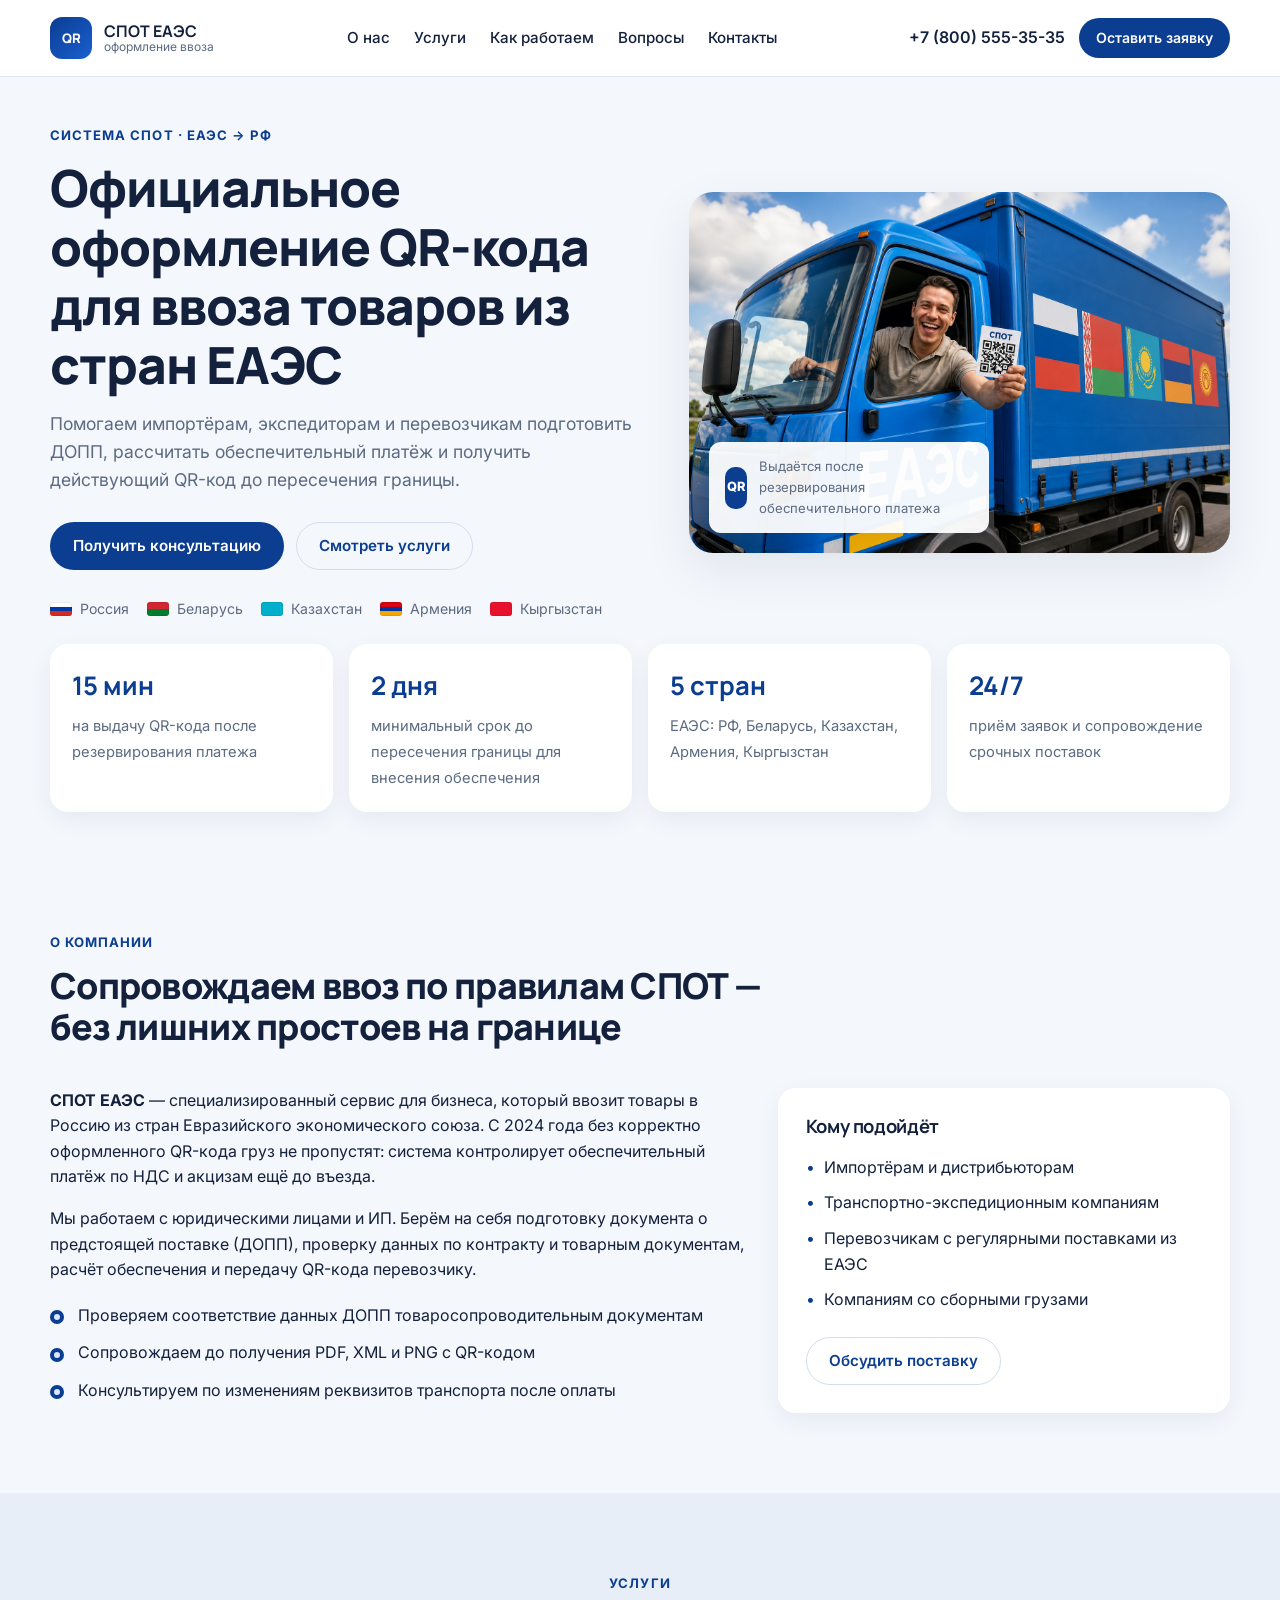
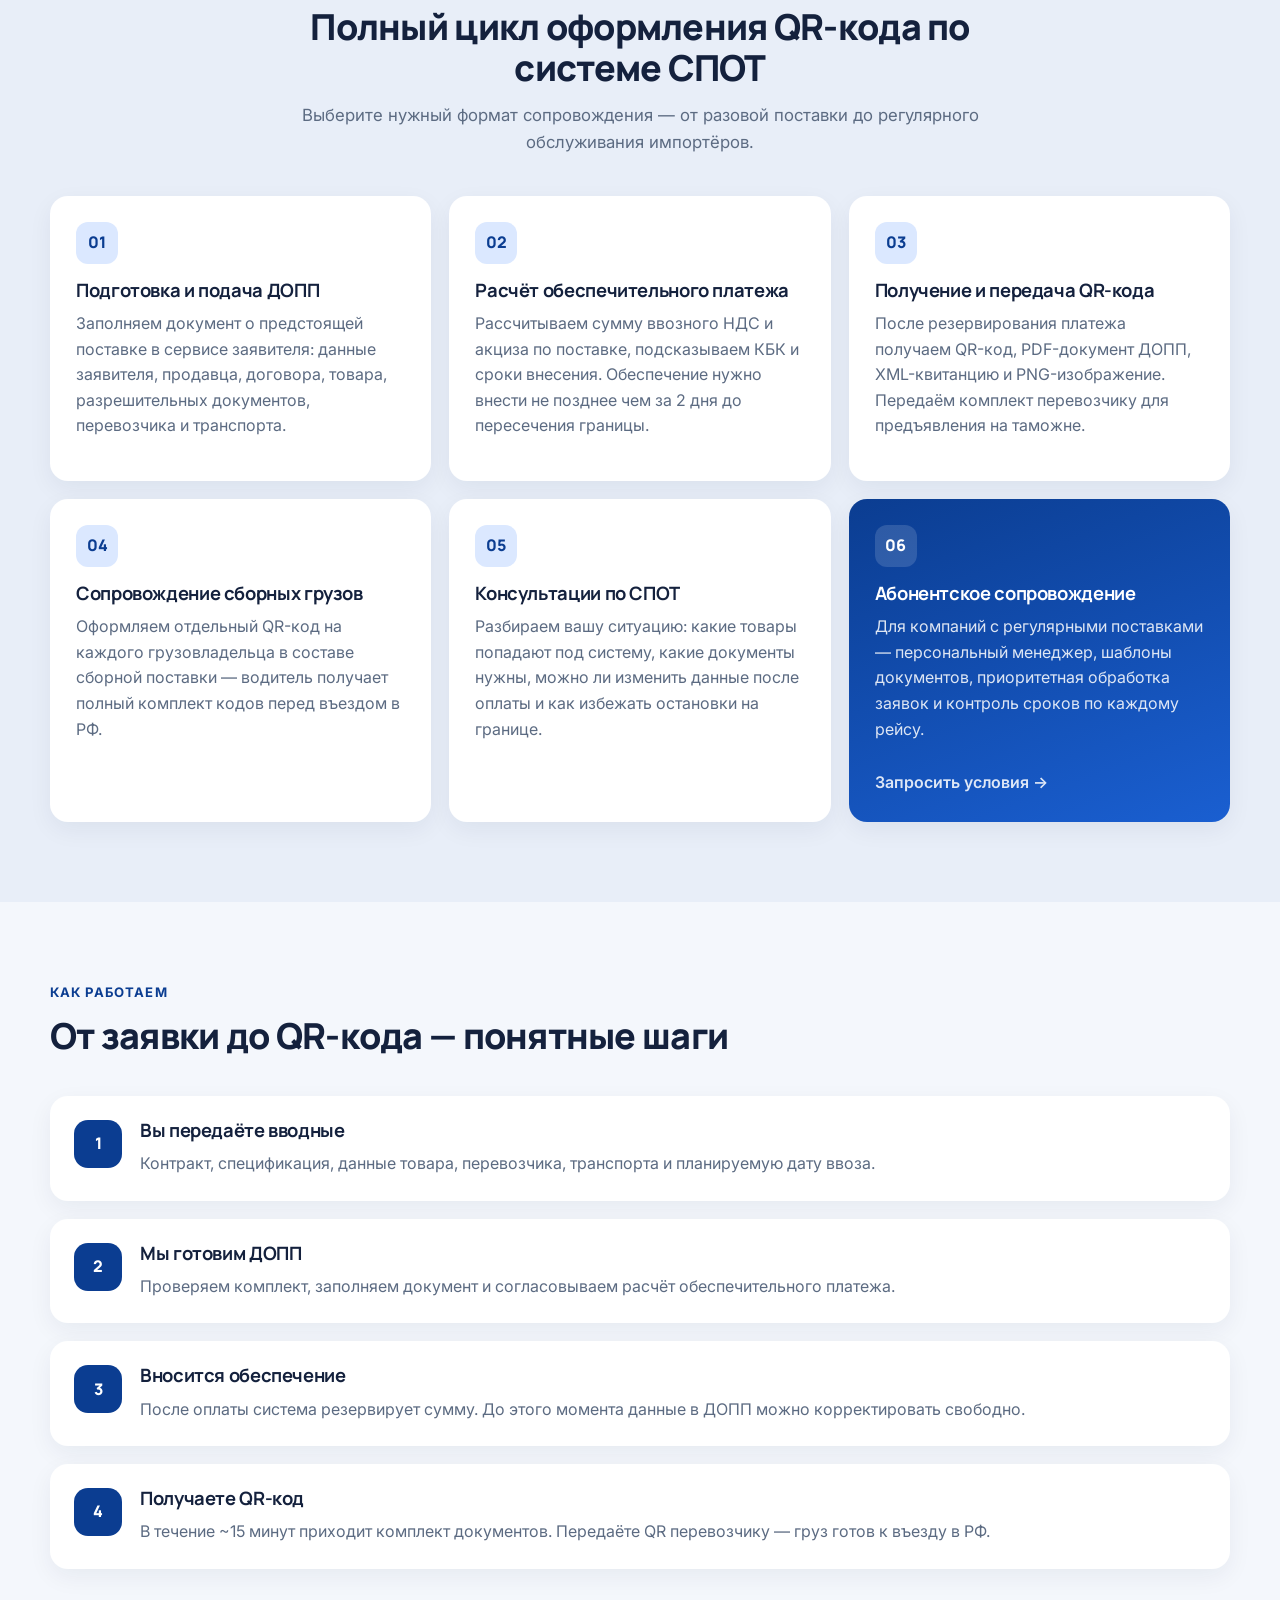
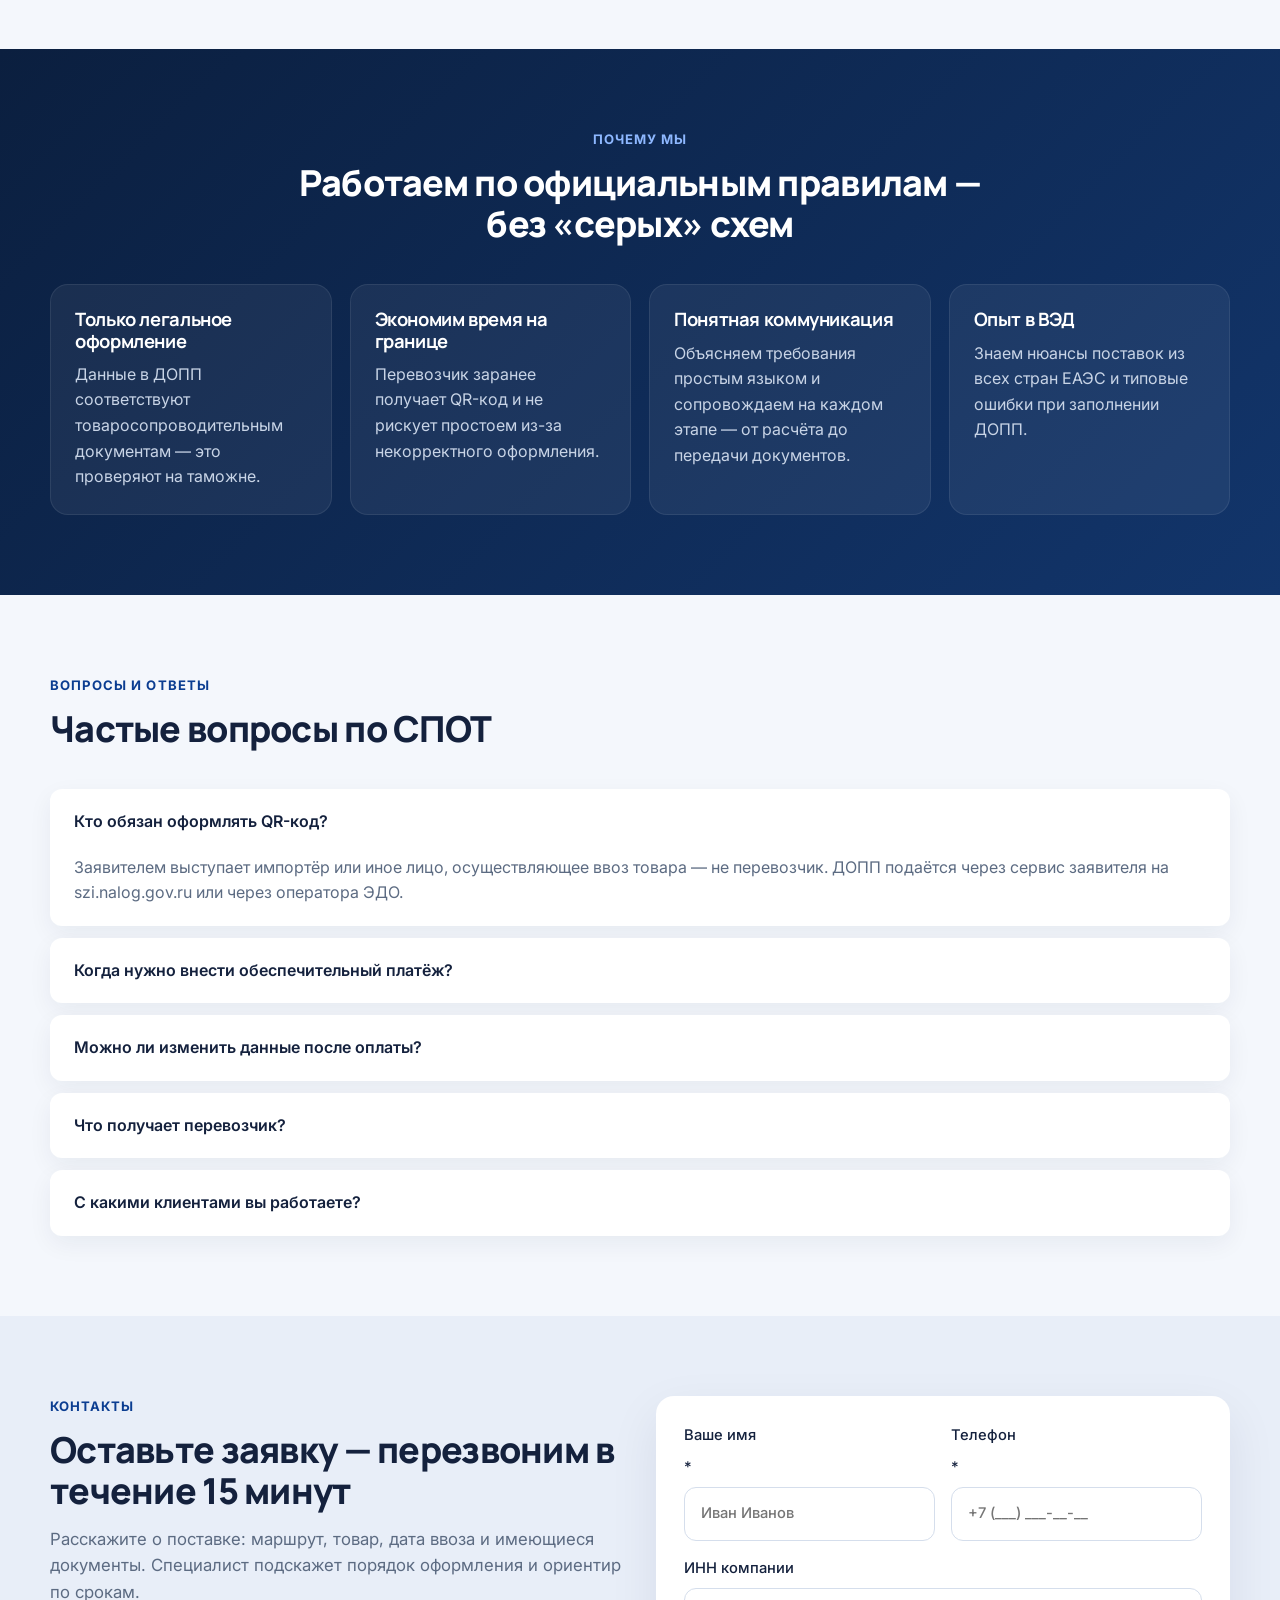
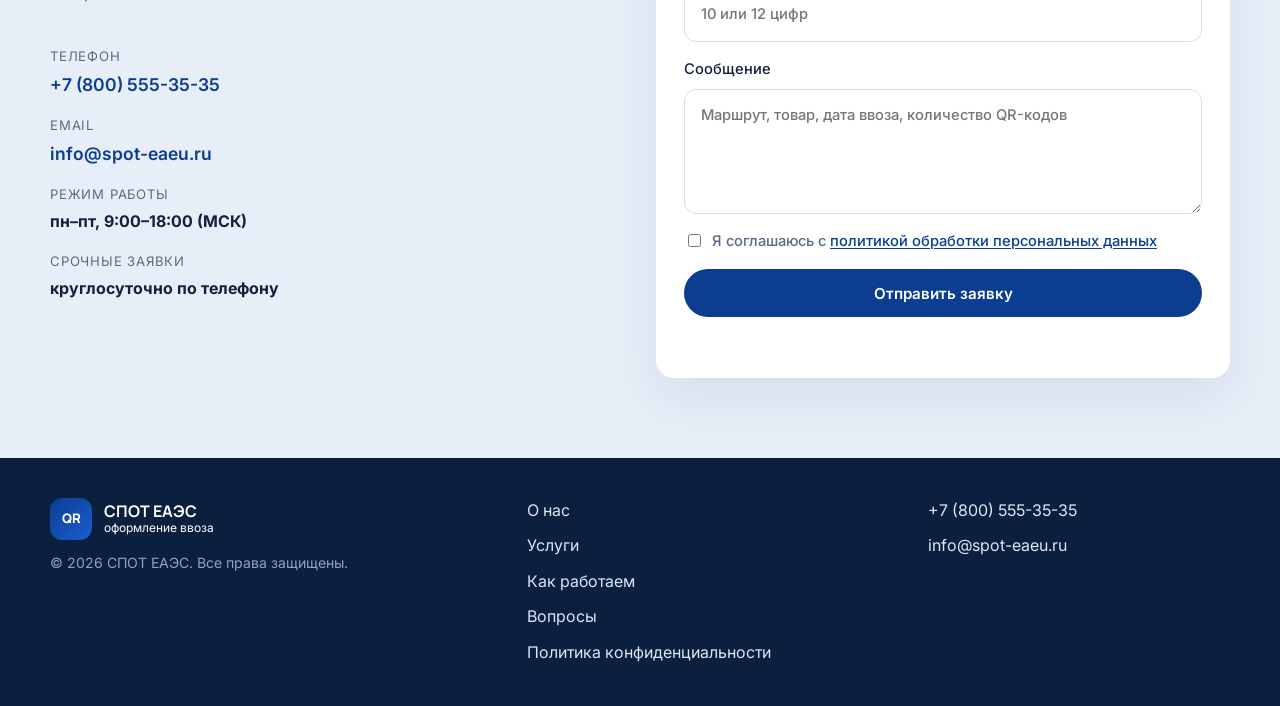
==== index.html @ ff3f2617 "Initial commit: SPOT EAEU landing page. Business card site for official SPOT QR code registration se" ====
<!DOCTYPE html>
<html lang="ru">
<head>
  <meta charset="UTF-8" />
  <meta name="viewport" content="width=device-width, initial-scale=1.0, viewport-fit=cover" />
  <title>СПОТ ЕАЭС — оформление QR-кода для ввоза товаров в РФ</title>
  <meta name="description" content="Официальное оформление QR-кода по системе СПОТ для ввоза товаров из стран ЕАЭС в Россию. Подготовка ДОПП, расчёт обеспечительного платежа, сопровождение до получения QR." />
  <meta name="keywords" content="СПОТ, ЕАЭС, QR-код, ДОПП, ввоз товаров, обеспечительный платеж, таможня, импорт" />
  <meta name="robots" content="index, follow" />
  <meta name="theme-color" content="#0b3d91" />
  <link rel="canonical" href="https://spot-eaeu.ru/" />
  <link rel="icon" type="image/svg+xml" href="/favicon.svg" />
  <link rel="manifest" href="/site.webmanifest" />

  <meta property="og:type" content="website" />
  <meta property="og:locale" content="ru_RU" />
  <meta property="og:title" content="СПОТ ЕАЭС — оформление QR-кода для ввоза товаров в РФ" />
  <meta property="og:description" content="Помогаем импортёрам и экспедиторам оформить ДОПП и получить QR-код по системе СПОТ для ввоза из стран ЕАЭС." />
  <meta property="og:image" content="https://spot-eaeu.ru/assets/hero.png" />
  <meta property="og:url" content="https://spot-eaeu.ru/" />

  <meta name="twitter:card" content="summary_large_image" />
  <meta name="twitter:title" content="СПОТ ЕАЭС — оформление QR-кода для ввоза товаров в РФ" />
  <meta name="twitter:description" content="Официальное оформление QR-кода по системе СПОТ. Подготовка ДОПП и сопровождение до пересечения границы." />
  <meta name="twitter:image" content="https://spot-eaeu.ru/assets/hero.png" />

  <link rel="preconnect" href="https://fonts.googleapis.com" />
  <link rel="preconnect" href="https://fonts.gstatic.com" crossorigin />
  <link href="https://fonts.googleapis.com/css2?family=Inter:wght@400;500;600;700&family=Manrope:wght@500;600;700;800&display=swap" rel="stylesheet" />
  <link rel="stylesheet" href="/css/styles.css" />

  <script type="application/ld+json">
  {
    "@context": "https://schema.org",
    "@type": "ProfessionalService",
    "name": "СПОТ ЕАЭС",
    "description": "Официальное оформление QR-кода по системе СПОТ для ввоза товаров из стран ЕАЭС в Россию",
    "url": "https://spot-eaeu.ru/",
    "image": "https://spot-eaeu.ru/assets/hero.png",
    "telephone": "+7-800-555-35-35",
    "email": "info@spot-eaeu.ru",
    "areaServed": ["RU", "BY", "KZ", "AM", "KG"],
    "serviceType": "Оформление QR-кода СПОТ, подготовка ДОПП",
    "openingHoursSpecification": {
      "@type": "OpeningHoursSpecification",
      "dayOfWeek": ["Monday", "Tuesday", "Wednesday", "Thursday", "Friday"],
      "opens": "09:00",
      "closes": "18:00"
    }
  }
  </script>
</head>
<body>
  <a class="skip-link" href="#main">Перейти к содержимому</a>

  <header class="header" id="top">
    <div class="container header__inner">
      <a class="logo" href="#top" aria-label="СПОТ ЕАЭС — на главную">
        <span class="logo__mark" aria-hidden="true">QR</span>
        <span class="logo__text">
          <strong>СПОТ ЕАЭС</strong>
          <small>оформление ввоза</small>
        </span>
      </a>

      <nav class="nav" id="site-nav" aria-label="Основная навигация">
        <a href="#about">О нас</a>
        <a href="#services">Услуги</a>
        <a href="#process">Как работаем</a>
        <a href="#faq">Вопросы</a>
        <a href="#contacts">Контакты</a>
      </nav>

      <div class="header__actions">
        <a class="header__phone" href="tel:+78005553535">+7 (800) 555-35-35</a>
        <a class="btn btn--primary btn--sm" href="#contacts">Оставить заявку</a>
        <button class="burger" type="button" aria-expanded="false" aria-controls="site-nav" aria-label="Открыть меню">
          <span></span>
          <span></span>
          <span></span>
        </button>
      </div>
    </div>
  </header>

  <main id="main">
    <section class="hero">
      <div class="container hero__grid">
        <div class="hero__content">
          <p class="eyebrow">Система СПОТ · ЕАЭС → РФ</p>
          <h1>Официальное оформление QR-кода для ввоза товаров из стран ЕАЭС</h1>
          <p class="hero__lead">
            Помогаем импортёрам, экспедиторам и перевозчикам подготовить ДОПП,
            рассчитать обеспечительный платёж и получить действующий QR-код
            до пересечения границы.
          </p>
          <div class="hero__cta">
            <a class="btn btn--primary" href="#contacts">Получить консультацию</a>
            <a class="btn btn--ghost" href="#services">Смотреть услуги</a>
          </div>
          <ul class="hero__flags" aria-label="Страны ЕАЭС">
            <li><span class="flag flag--ru" title="Россия"></span>Россия</li>
            <li><span class="flag flag--by" title="Беларусь"></span>Беларусь</li>
            <li><span class="flag flag--kz" title="Казахстан"></span>Казахстан</li>
            <li><span class="flag flag--am" title="Армения"></span>Армения</li>
            <li><span class="flag flag--kg" title="Кыргызстан"></span>Кыргызстан</li>
          </ul>
        </div>
        <div class="hero__visual">
          <img
            src="/assets/hero.png"
            alt="Водитель грузовика с QR-кодом СПОТ на фоне флагов стран ЕАЭС"
            width="1024"
            height="682"
            fetchpriority="high"
          />
          <div class="hero__badge">
            <span>QR</span>
            <p>Выдаётся после резервирования обеспечительного платежа</p>
          </div>
        </div>
      </div>
    </section>

    <section class="stats" aria-label="Ключевые показатели">
      <div class="container stats__grid">
        <article>
          <strong>15 мин</strong>
          <span>на выдачу QR-кода после резервирования платежа</span>
        </article>
        <article>
          <strong>2 дня</strong>
          <span>минимальный срок до пересечения границы для внесения обеспечения</span>
        </article>
        <article>
          <strong>5 стран</strong>
          <span>ЕАЭС: РФ, Беларусь, Казахстан, Армения, Кыргызстан</span>
        </article>
        <article>
          <strong>24/7</strong>
          <span>приём заявок и сопровождение срочных поставок</span>
        </article>
      </div>
    </section>

    <section class="section" id="about">
      <div class="container about">
        <div class="section__head">
          <p class="eyebrow">О компании</p>
          <h2>Сопровождаем ввоз по правилам СПОТ — без лишних простоев на границе</h2>
        </div>
        <div class="about__grid">
          <div class="about__text">
            <p>
              <strong>СПОТ ЕАЭС</strong> — специализированный сервис для бизнеса, который ввозит
              товары в Россию из стран Евразийского экономического союза. С 2024 года без
              корректно оформленного QR-кода груз не пропустят: система контролирует
              обеспечительный платёж по НДС и акцизам ещё до въезда.
            </p>
            <p>
              Мы работаем с юридическими лицами и ИП. Берём на себя подготовку документа
              о предстоящей поставке (ДОПП), проверку данных по контракту и товарным
              документам, расчёт обеспечения и передачу QR-кода перевозчику.
            </p>
            <ul class="checklist">
              <li>Проверяем соответствие данных ДОПП товаросопроводительным документам</li>
              <li>Сопровождаем до получения PDF, XML и PNG с QR-кодом</li>
              <li>Консультируем по изменениям реквизитов транспорта после оплаты</li>
            </ul>
          </div>
          <aside class="about__card">
            <h3>Кому подойдёт</h3>
            <ul>
              <li>Импортёрам и дистрибьюторам</li>
              <li>Транспортно-экспедиционным компаниям</li>
              <li>Перевозчикам с регулярными поставками из ЕАЭС</li>
              <li>Компаниям со сборными грузами</li>
            </ul>
            <a class="btn btn--secondary" href="#contacts">Обсудить поставку</a>
          </aside>
        </div>
      </div>
    </section>

    <section class="section section--muted" id="services">
      <div class="container">
        <div class="section__head section__head--center">
          <p class="eyebrow">Услуги</p>
          <h2>Полный цикл оформления QR-кода по системе СПОТ</h2>
          <p class="section__sub">
            Выберите нужный формат сопровождения — от разовой поставки до регулярного
            обслуживания импортёров.
          </p>
        </div>
        <div class="cards cards--3">
          <article class="card">
            <div class="card__icon" aria-hidden="true">01</div>
            <h3>Подготовка и подача ДОПП</h3>
            <p>
              Заполняем документ о предстоящей поставке в сервисе заявителя:
              данные заявителя, продавца, договора, товара, разрешительных документов,
              перевозчика и транспорта.
            </p>
          </article>
          <article class="card">
            <div class="card__icon" aria-hidden="true">02</div>
            <h3>Расчёт обеспечительного платежа</h3>
            <p>
              Рассчитываем сумму ввозного НДС и акциза по поставке, подсказываем
              КБК и сроки внесения. Обеспечение нужно внести не позднее чем за 2 дня
              до пересечения границы.
            </p>
          </article>
          <article class="card">
            <div class="card__icon" aria-hidden="true">03</div>
            <h3>Получение и передача QR-кода</h3>
            <p>
              После резервирования платежа получаем QR-код, PDF-документ ДОПП,
              XML-квитанцию и PNG-изображение. Передаём комплект перевозчику
              для предъявления на таможне.
            </p>
          </article>
          <article class="card">
            <div class="card__icon" aria-hidden="true">04</div>
            <h3>Сопровождение сборных грузов</h3>
            <p>
              Оформляем отдельный QR-код на каждого грузовладельца в составе
              сборной поставки — водитель получает полный комплект кодов
              перед въездом в РФ.
            </p>
          </article>
          <article class="card">
            <div class="card__icon" aria-hidden="true">05</div>
            <h3>Консультации по СПОТ</h3>
            <p>
              Разбираем вашу ситуацию: какие товары попадают под систему,
              какие документы нужны, можно ли изменить данные после оплаты
              и как избежать остановки на границе.
            </p>
          </article>
          <article class="card card--accent">
            <div class="card__icon" aria-hidden="true">06</div>
            <h3>Абонентское сопровождение</h3>
            <p>
              Для компаний с регулярными поставками — персональный менеджер,
              шаблоны документов, приоритетная обработка заявок и контроль сроков
              по каждому рейсу.
            </p>
            <a class="card__link" href="#contacts">Запросить условия →</a>
          </article>
        </div>
      </div>
    </section>

    <section class="section" id="process">
      <div class="container">
        <div class="section__head">
          <p class="eyebrow">Как работаем</p>
          <h2>От заявки до QR-кода — понятные шаги</h2>
        </div>
        <ol class="steps">
          <li>
            <span class="steps__num">1</span>
            <div>
              <h3>Вы передаёте вводные</h3>
              <p>Контракт, спецификация, данные товара, перевозчика, транспорта и планируемую дату ввоза.</p>
            </div>
          </li>
          <li>
            <span class="steps__num">2</span>
            <div>
              <h3>Мы готовим ДОПП</h3>
              <p>Проверяем комплект, заполняем документ и согласовываем расчёт обеспечительного платежа.</p>
            </div>
          </li>
          <li>
            <span class="steps__num">3</span>
            <div>
              <h3>Вносится обеспечение</h3>
              <p>После оплаты система резервирует сумму. До этого момента данные в ДОПП можно корректировать свободно.</p>
            </div>
          </li>
          <li>
            <span class="steps__num">4</span>
            <div>
              <h3>Получаете QR-код</h3>
              <p>В течение ~15 минут приходит комплект документов. Передаёте QR перевозчику — груз готов к въезду в РФ.</p>
            </div>
          </li>
        </ol>
      </div>
    </section>

    <section class="section section--dark">
      <div class="container trust">
        <div class="section__head section__head--center">
          <p class="eyebrow eyebrow--light">Почему мы</p>
          <h2>Работаем по официальным правилам — без «серых» схем</h2>
        </div>
        <div class="trust__grid">
          <article>
            <h3>Только легальное оформление</h3>
            <p>Данные в ДОПП соответствуют товаросопроводительным документам — это проверяют на таможне.</p>
          </article>
          <article>
            <h3>Экономим время на границе</h3>
            <p>Перевозчик заранее получает QR-код и не рискует простоем из-за некорректного оформления.</p>
          </article>
          <article>
            <h3>Понятная коммуникация</h3>
            <p>Объясняем требования простым языком и сопровождаем на каждом этапе — от расчёта до передачи документов.</p>
          </article>
          <article>
            <h3>Опыт в ВЭД</h3>
            <p>Знаем нюансы поставок из всех стран ЕАЭС и типовые ошибки при заполнении ДОПП.</p>
          </article>
        </div>
      </div>
    </section>

    <section class="section" id="faq">
      <div class="container faq">
        <div class="section__head">
          <p class="eyebrow">Вопросы и ответы</p>
          <h2>Частые вопросы по СПОТ</h2>
        </div>
        <div class="faq__list">
          <details class="faq__item" open>
            <summary>Кто обязан оформлять QR-код?</summary>
            <p>
              Заявителем выступает импортёр или иное лицо, осуществляющее ввоз товара —
              не перевозчик. ДОПП подаётся через сервис заявителя на szi.nalog.gov.ru
              или через оператора ЭДО.
            </p>
          </details>
          <details class="faq__item">
            <summary>Когда нужно внести обеспечительный платёж?</summary>
            <p>
              Не позднее чем за 2 календарных дня до планируемого пересечения границы.
              Сумма рассчитывается как предполагаемый ввозной НДС и акциз по конкретной поставке.
            </p>
          </details>
          <details class="faq__item">
            <summary>Можно ли изменить данные после оплаты?</summary>
            <p>
              После резервирования обеспечения изменения допускаются только в части
              реквизитов транспортного средства. Остальные данные нужно проверить заранее.
            </p>
          </details>
          <details class="faq__item">
            <summary>Что получает перевозчик?</summary>
            <p>
              PDF-документ ДОПП с QR-кодом, XML-квитанцию и PNG-изображение QR-кода.
              При сборном грузе — отдельный код на каждого грузовладельца.
            </p>
          </details>
          <details class="faq__item">
            <summary>С какими клиентами вы работаете?</summary>
            <p>
              С юридическими лицами и индивидуальными предпринимателями. Для первичной
              консультации достаточно описать маршрут, товар и приложить имеющиеся документы.
            </p>
          </details>
        </div>
      </div>
    </section>

    <section class="section section--muted" id="contacts">
      <div class="container contacts">
        <div class="contacts__info">
          <div class="section__head">
            <p class="eyebrow">Контакты</p>
            <h2>Оставьте заявку — перезвоним в течение 15 минут</h2>
            <p class="section__sub">
              Расскажите о поставке: маршрут, товар, дата ввоза и имеющиеся документы.
              Специалист подскажет порядок оформления и ориентир по срокам.
            </p>
          </div>
          <ul class="contacts__list">
            <li>
              <span>Телефон</span>
              <a href="tel:+78005553535">+7 (800) 555-35-35</a>
            </li>
            <li>
              <span>Email</span>
              <a href="mailto:info@spot-eaeu.ru">info@spot-eaeu.ru</a>
            </li>
            <li>
              <span>Режим работы</span>
              <strong>пн–пт, 9:00–18:00 (МСК)</strong>
            </li>
            <li>
              <span>Срочные заявки</span>
              <strong>круглосуточно по телефону</strong>
            </li>
          </ul>
        </div>

        <form class="form" id="contact-form" novalidate>
          <div class="form__row">
            <label>
              Ваше имя <span aria-hidden="true">*</span>
              <input type="text" name="name" autocomplete="name" required placeholder="Иван Иванов" />
            </label>
            <label>
              Телефон <span aria-hidden="true">*</span>
              <input type="tel" name="phone" autocomplete="tel" required placeholder="+7 (___) ___-__-__" />
            </label>
          </div>
          <label>
            ИНН компании
            <input type="text" name="inn" inputmode="numeric" placeholder="10 или 12 цифр" />
          </label>
          <label>
            Сообщение
            <textarea name="message" rows="4" placeholder="Маршрут, товар, дата ввоза, количество QR-кодов"></textarea>
          </label>
          <label class="checkbox">
            <input type="checkbox" name="consent" required />
            <span>Я соглашаюсь с <a href="/privacy.html">политикой обработки персональных данных</a></span>
          </label>
          <button class="btn btn--primary btn--block" type="submit">Отправить заявку</button>
          <p class="form__status" id="form-status" role="status" aria-live="polite"></p>
        </form>
      </div>
    </section>
  </main>

  <footer class="footer">
    <div class="container footer__grid">
      <div>
        <a class="logo logo--footer" href="#top">
          <span class="logo__mark" aria-hidden="true">QR</span>
          <span class="logo__text">
            <strong>СПОТ ЕАЭС</strong>
            <small>оформление ввоза</small>
          </span>
        </a>
        <p class="footer__copy">© <span id="year"></span> СПОТ ЕАЭС. Все права защищены.</p>
      </div>
      <nav class="footer__nav" aria-label="Навигация в подвале">
        <a href="#about">О нас</a>
        <a href="#services">Услуги</a>
        <a href="#process">Как работаем</a>
        <a href="#faq">Вопросы</a>
        <a href="/privacy.html">Политика конфиденциальности</a>
      </nav>
      <div class="footer__contacts">
        <a href="tel:+78005553535">+7 (800) 555-35-35</a>
        <a href="mailto:info@spot-eaeu.ru">info@spot-eaeu.ru</a>
      </div>
    </div>
  </footer>

  <script src="/js/main.js" defer></script>
</body>
</html>
---- css/styles.css ----
/* СПОТ ЕАЭС — визитка */

:root {
  --bg: #f4f7fc;
  --bg-white: #ffffff;
  --bg-muted: #e8eef8;
  --bg-dark: #0b1f3f;
  --text: #14213d;
  --text-muted: #5c6b82;
  --text-light: #c8d4e6;
  --primary: #0b3d91;
  --primary-hover: #0947ad;
  --primary-soft: #dbe8ff;
  --accent: #f0a500;
  --line: #d5deec;
  --shadow: 0 18px 50px rgba(11, 31, 63, 0.08);
  --shadow-sm: 0 8px 24px rgba(11, 31, 63, 0.06);
  --radius: 18px;
  --radius-sm: 12px;
  --container: 1180px;
  --header-h: 76px;
  --font: "Inter", system-ui, -apple-system, sans-serif;
  --font-display: "Manrope", var(--font);
  --ease: cubic-bezier(0.22, 1, 0.36, 1);
}

*,
*::before,
*::after {
  box-sizing: border-box;
}

html {
  scroll-behavior: smooth;
}

body {
  margin: 0;
  font-family: var(--font);
  font-size: 16px;
  line-height: 1.6;
  color: var(--text);
  background: var(--bg);
  -webkit-font-smoothing: antialiased;
}

img {
  display: block;
  max-width: 100%;
  height: auto;
}

a {
  color: var(--primary);
  text-decoration-thickness: 1px;
  text-underline-offset: 0.15em;
}

a:hover {
  color: var(--primary-hover);
}

h1,
h2,
h3 {
  font-family: var(--font-display);
  line-height: 1.15;
  letter-spacing: -0.02em;
}

h1 {
  margin: 0 0 16px;
  font-size: clamp(2rem, 4vw, 3.25rem);
  font-weight: 800;
}

h2 {
  margin: 0;
  font-size: clamp(1.6rem, 2.8vw, 2.35rem);
  font-weight: 800;
}

h3 {
  margin: 0 0 10px;
  font-size: 1.15rem;
  font-weight: 700;
}

p {
  margin: 0 0 16px;
}

ul,
ol {
  margin: 0;
  padding: 0;
}

.skip-link {
  position: absolute;
  left: -9999px;
  top: 0;
  z-index: 1000;
  padding: 12px 16px;
  background: var(--primary);
  color: #fff;
}

.skip-link:focus {
  left: 16px;
}

.container {
  width: min(100% - 32px, var(--container));
  margin-inline: auto;
}

.eyebrow {
  margin: 0 0 12px;
  font-size: 0.82rem;
  font-weight: 700;
  letter-spacing: 0.08em;
  text-transform: uppercase;
  color: var(--primary);
}

.eyebrow--light {
  color: #8eb8ff;
}

.section {
  padding: 80px 0;
}

.section--muted {
  background: var(--bg-muted);
}

.section--dark {
  background: linear-gradient(135deg, #0b1f3f 0%, #12356b 100%);
  color: #fff;
}

.section__head {
  max-width: 720px;
  margin-bottom: 40px;
}

.section__head--center {
  margin-inline: auto;
  text-align: center;
}

.section__sub {
  margin-top: 14px;
  color: var(--text-muted);
  font-size: 1.05rem;
}

/* Header */

.header {
  position: sticky;
  top: 0;
  z-index: 100;
  background: rgba(255, 255, 255, 0.92);
  backdrop-filter: blur(12px);
  border-bottom: 1px solid rgba(213, 222, 236, 0.8);
}

.header__inner {
  display: flex;
  align-items: center;
  justify-content: space-between;
  gap: 20px;
  min-height: var(--header-h);
}

.logo {
  display: inline-flex;
  align-items: center;
  gap: 12px;
  color: inherit;
  text-decoration: none;
}

.logo__mark {
  display: grid;
  place-items: center;
  width: 42px;
  height: 42px;
  border-radius: 12px;
  background: linear-gradient(135deg, var(--primary), #1a5fd1);
  color: #fff;
  font-family: var(--font-display);
  font-size: 0.82rem;
  font-weight: 800;
}

.logo__text {
  display: flex;
  flex-direction: column;
  line-height: 1.1;
}

.logo__text strong {
  font-family: var(--font-display);
  font-size: 1rem;
}

.logo__text small {
  font-size: 0.75rem;
  color: var(--text-muted);
}

.nav {
  display: flex;
  align-items: center;
  gap: 24px;
}

.nav a {
  color: var(--text);
  text-decoration: none;
  font-size: 0.95rem;
  font-weight: 500;
}

.nav a:hover {
  color: var(--primary);
}

.header__actions {
  display: flex;
  align-items: center;
  gap: 14px;
}

.header__phone {
  color: var(--text);
  text-decoration: none;
  font-weight: 600;
  white-space: nowrap;
}

.burger {
  display: none;
  width: 44px;
  height: 44px;
  padding: 0;
  border: 0;
  border-radius: 10px;
  background: var(--bg-muted);
  cursor: pointer;
}

.burger span {
  display: block;
  width: 18px;
  height: 2px;
  margin: 4px auto;
  background: var(--text);
  transition: transform 0.2s var(--ease), opacity 0.2s;
}

/* Buttons */

.btn {
  display: inline-flex;
  align-items: center;
  justify-content: center;
  gap: 8px;
  min-height: 48px;
  padding: 0 22px;
  border: 1px solid transparent;
  border-radius: 999px;
  font-family: inherit;
  font-size: 0.95rem;
  font-weight: 600;
  text-decoration: none;
  cursor: pointer;
  transition: transform 0.2s var(--ease), background 0.2s, border-color 0.2s, color 0.2s;
}

.btn:hover {
  transform: translateY(-1px);
}

.btn--primary {
  background: var(--primary);
  color: #fff;
}

.btn--primary:hover {
  background: var(--primary-hover);
  color: #fff;
}

.btn--secondary {
  background: #fff;
  color: var(--primary);
  border-color: var(--line);
}

.btn--ghost {
  background: transparent;
  color: var(--primary);
  border-color: var(--line);
}

.btn--sm {
  min-height: 40px;
  padding-inline: 16px;
  font-size: 0.88rem;
}

.btn--block {
  width: 100%;
}

/* Hero */

.hero {
  padding: 48px 0 24px;
}

.hero__grid {
  display: grid;
  grid-template-columns: 1.05fr 0.95fr;
  gap: 40px;
  align-items: center;
}

.hero__lead {
  font-size: 1.1rem;
  color: var(--text-muted);
  max-width: 54ch;
}

.hero__cta {
  display: flex;
  flex-wrap: wrap;
  gap: 12px;
  margin: 28px 0;
}

.hero__flags {
  display: flex;
  flex-wrap: wrap;
  gap: 14px 18px;
  list-style: none;
}

.hero__flags li {
  display: inline-flex;
  align-items: center;
  gap: 8px;
  font-size: 0.88rem;
  color: var(--text-muted);
}

.flag {
  width: 22px;
  height: 14px;
  border-radius: 3px;
  box-shadow: inset 0 0 0 1px rgba(0, 0, 0, 0.08);
}

.flag--ru {
  background: linear-gradient(to bottom, #fff 33%, #0039a6 33%, #0039a6 66%, #d52b1e 66%);
}

.flag--by {
  background: linear-gradient(to bottom, #d22730 50%, #007c30 50%);
}

.flag--kz {
  background: #00afca;
}

.flag--am {
  background: linear-gradient(to bottom, #d90012 33%, #0033a0 33%, #0033a0 66%, #f2a800 66%);
}

.flag--kg {
  background: #e8112d;
}

.hero__visual {
  position: relative;
}

.hero__visual img {
  border-radius: calc(var(--radius) + 6px);
  box-shadow: var(--shadow);
}

.hero__badge {
  position: absolute;
  left: 20px;
  bottom: 20px;
  display: flex;
  align-items: center;
  gap: 12px;
  max-width: min(280px, calc(100% - 40px));
  padding: 14px 16px;
  border-radius: var(--radius-sm);
  background: rgba(255, 255, 255, 0.94);
  box-shadow: var(--shadow-sm);
}

.hero__badge span {
  display: grid;
  place-items: center;
  width: 42px;
  height: 42px;
  border-radius: 10px;
  background: var(--primary);
  color: #fff;
  font-weight: 800;
  font-size: 0.8rem;
}

.hero__badge p {
  margin: 0;
  font-size: 0.82rem;
  color: var(--text-muted);
}

/* Stats */

.stats {
  padding: 0 0 40px;
}

.stats__grid {
  display: grid;
  grid-template-columns: repeat(4, 1fr);
  gap: 16px;
}

.stats__grid article {
  padding: 22px;
  border-radius: var(--radius);
  background: var(--bg-white);
  box-shadow: var(--shadow-sm);
}

.stats__grid strong {
  display: block;
  margin-bottom: 6px;
  font-family: var(--font-display);
  font-size: 1.6rem;
  color: var(--primary);
}

.stats__grid span {
  font-size: 0.92rem;
  color: var(--text-muted);
}

/* About */

.about__grid {
  display: grid;
  grid-template-columns: 1.4fr 0.9fr;
  gap: 24px;
  align-items: start;
}

.about__text p:last-of-type {
  margin-bottom: 20px;
}

.checklist {
  list-style: none;
  display: grid;
  gap: 12px;
}

.checklist li {
  position: relative;
  padding-left: 28px;
}

.checklist li::before {
  content: "";
  position: absolute;
  left: 0;
  top: 0.45em;
  width: 14px;
  height: 14px;
  border-radius: 50%;
  background: var(--primary-soft);
  box-shadow: inset 0 0 0 4px var(--primary);
}

.about__card {
  padding: 28px;
  border-radius: var(--radius);
  background: var(--bg-white);
  box-shadow: var(--shadow-sm);
}

.about__card ul {
  list-style: none;
  display: grid;
  gap: 10px;
  margin: 18px 0 24px;
}

.about__card li {
  padding-left: 18px;
  position: relative;
}

.about__card li::before {
  content: "•";
  position: absolute;
  left: 0;
  color: var(--primary);
}

/* Cards */

.cards {
  display: grid;
  gap: 18px;
}

.cards--3 {
  grid-template-columns: repeat(3, 1fr);
}

.card {
  display: flex;
  flex-direction: column;
  padding: 26px;
  border-radius: var(--radius);
  background: var(--bg-white);
  box-shadow: var(--shadow-sm);
}

.card p {
  color: var(--text-muted);
  flex: 1;
}

.card__icon {
  width: 42px;
  height: 42px;
  margin-bottom: 16px;
  border-radius: 12px;
  display: grid;
  place-items: center;
  background: var(--primary-soft);
  color: var(--primary);
  font-family: var(--font-display);
  font-weight: 800;
}

.card--accent {
  background: linear-gradient(160deg, #0b3d91, #1a5fd1);
  color: #fff;
}

.card--accent p,
.card--accent .card__link {
  color: rgba(255, 255, 255, 0.86);
}

.card--accent .card__icon {
  background: rgba(255, 255, 255, 0.14);
  color: #fff;
}

.card__link {
  margin-top: 12px;
  color: #fff;
  font-weight: 600;
  text-decoration: none;
}

/* Steps */

.steps {
  list-style: none;
  display: grid;
  gap: 18px;
  counter-reset: step;
}

.steps li {
  display: grid;
  grid-template-columns: auto 1fr;
  gap: 18px;
  padding: 24px;
  border-radius: var(--radius);
  background: var(--bg-white);
  box-shadow: var(--shadow-sm);
}

.steps__num {
  display: grid;
  place-items: center;
  width: 48px;
  height: 48px;
  border-radius: 14px;
  background: var(--primary);
  color: #fff;
  font-family: var(--font-display);
  font-weight: 800;
}

.steps p {
  margin: 0;
  color: var(--text-muted);
}

/* Trust */

.trust__grid {
  display: grid;
  grid-template-columns: repeat(4, 1fr);
  gap: 18px;
}

.trust__grid article {
  padding: 24px;
  border-radius: var(--radius);
  background: rgba(255, 255, 255, 0.06);
  border: 1px solid rgba(255, 255, 255, 0.08);
}

.trust__grid p {
  margin: 0;
  color: var(--text-light);
}

/* FAQ */

.faq__list {
  display: grid;
  gap: 12px;
}

.faq__item {
  border-radius: var(--radius-sm);
  background: var(--bg-white);
  box-shadow: var(--shadow-sm);
  overflow: hidden;
}

.faq__item summary {
  padding: 20px 24px;
  font-weight: 600;
  cursor: pointer;
  list-style: none;
}

.faq__item summary::-webkit-details-marker {
  display: none;
}

.faq__item p {
  margin: 0;
  padding: 0 24px 20px;
  color: var(--text-muted);
}

/* Contacts */

.contacts {
  display: grid;
  grid-template-columns: 1fr 1fr;
  gap: 32px;
  align-items: start;
}

.contacts__list {
  list-style: none;
  display: grid;
  gap: 16px;
}

.contacts__list li {
  display: grid;
  gap: 4px;
}

.contacts__list span {
  font-size: 0.82rem;
  color: var(--text-muted);
  text-transform: uppercase;
  letter-spacing: 0.06em;
}

.contacts__list a {
  font-size: 1.1rem;
  font-weight: 600;
  text-decoration: none;
}

.form {
  padding: 28px;
  border-radius: var(--radius);
  background: var(--bg-white);
  box-shadow: var(--shadow);
}

.form label {
  display: grid;
  gap: 8px;
  margin-bottom: 16px;
  font-size: 0.92rem;
  font-weight: 500;
}

.form__row {
  display: grid;
  grid-template-columns: 1fr 1fr;
  gap: 16px;
}

.form input,
.form textarea {
  width: 100%;
  padding: 14px 16px;
  border: 1px solid var(--line);
  border-radius: 12px;
  font: inherit;
  color: var(--text);
  background: #fff;
  transition: border-color 0.2s, box-shadow 0.2s;
}

.form input:focus,
.form textarea:focus {
  outline: none;
  border-color: var(--primary);
  box-shadow: 0 0 0 4px rgba(11, 61, 145, 0.12);
}

.form input:invalid:not(:placeholder-shown),
.form textarea:invalid:not(:placeholder-shown) {
  border-color: #d64545;
}

.checkbox {
  display: flex !important;
  align-items: flex-start;
  gap: 10px;
  font-weight: 400;
  color: var(--text-muted);
}

.checkbox input {
  width: auto;
  margin-top: 4px;
}

.form__status {
  min-height: 1.4em;
  margin: 12px 0 0;
  font-size: 0.92rem;
}

.form__status--success {
  color: #1f7a45;
}

.form__status--error {
  color: #c0392b;
}

/* Footer */

.footer {
  padding: 40px 0;
  background: var(--bg-dark);
  color: #dce6f5;
}

.footer__grid {
  display: grid;
  grid-template-columns: 1.2fr 1fr 0.8fr;
  gap: 24px;
  align-items: start;
}

.footer .logo {
  margin-bottom: 12px;
}

.footer .logo__text strong,
.footer .logo__text small {
  color: #fff;
}

.footer__copy {
  margin: 0;
  font-size: 0.88rem;
  color: #8ea2c0;
}

.footer__nav,
.footer__contacts {
  display: grid;
  gap: 10px;
}

.footer__nav a,
.footer__contacts a {
  color: #dce6f5;
  text-decoration: none;
}

.footer__nav a:hover,
.footer__contacts a:hover {
  color: #fff;
}

/* Mobile nav */

body.nav-open {
  overflow: hidden;
}

body.nav-open .burger span:nth-child(1) {
  transform: translateY(6px) rotate(45deg);
}

body.nav-open .burger span:nth-child(2) {
  opacity: 0;
}

body.nav-open .burger span:nth-child(3) {
  transform: translateY(-6px) rotate(-45deg);
}

/* Responsive */

@media (max-width: 1024px) {
  .hero__grid,
  .about__grid,
  .contacts,
  .cards--3,
  .trust__grid,
  .stats__grid {
    grid-template-columns: repeat(2, 1fr);
  }

  .hero__grid {
    grid-template-columns: 1fr;
  }

  .hero__visual {
    order: -1;
  }
}

@media (max-width: 768px) {
  .section {
    padding: 64px 0;
  }

  .header__phone {
    display: none;
  }

  .burger {
    display: block;
  }

  .nav {
    position: fixed;
    inset: var(--header-h) 0 auto 0;
    display: grid;
    gap: 0;
    padding: 12px 16px 20px;
    background: #fff;
    border-bottom: 1px solid var(--line);
    transform: translateY(-120%);
    opacity: 0;
    pointer-events: none;
    transition: transform 0.25s var(--ease), opacity 0.25s;
  }

  .nav a {
    padding: 14px 4px;
    border-bottom: 1px solid var(--line);
  }

  body.nav-open .nav {
    transform: translateY(0);
    opacity: 1;
    pointer-events: auto;
  }

  .stats__grid,
  .cards--3,
  .trust__grid,
  .about__grid,
  .contacts,
  .form__row,
  .footer__grid {
    grid-template-columns: 1fr;
  }

  .hero__cta .btn {
    flex: 1 1 100%;
  }
}

@media (prefers-reduced-motion: reduce) {
  html {
    scroll-behavior: auto;
  }

  *,
  *::before,
  *::after {
    transition-duration: 0.01ms !important;
  }
}
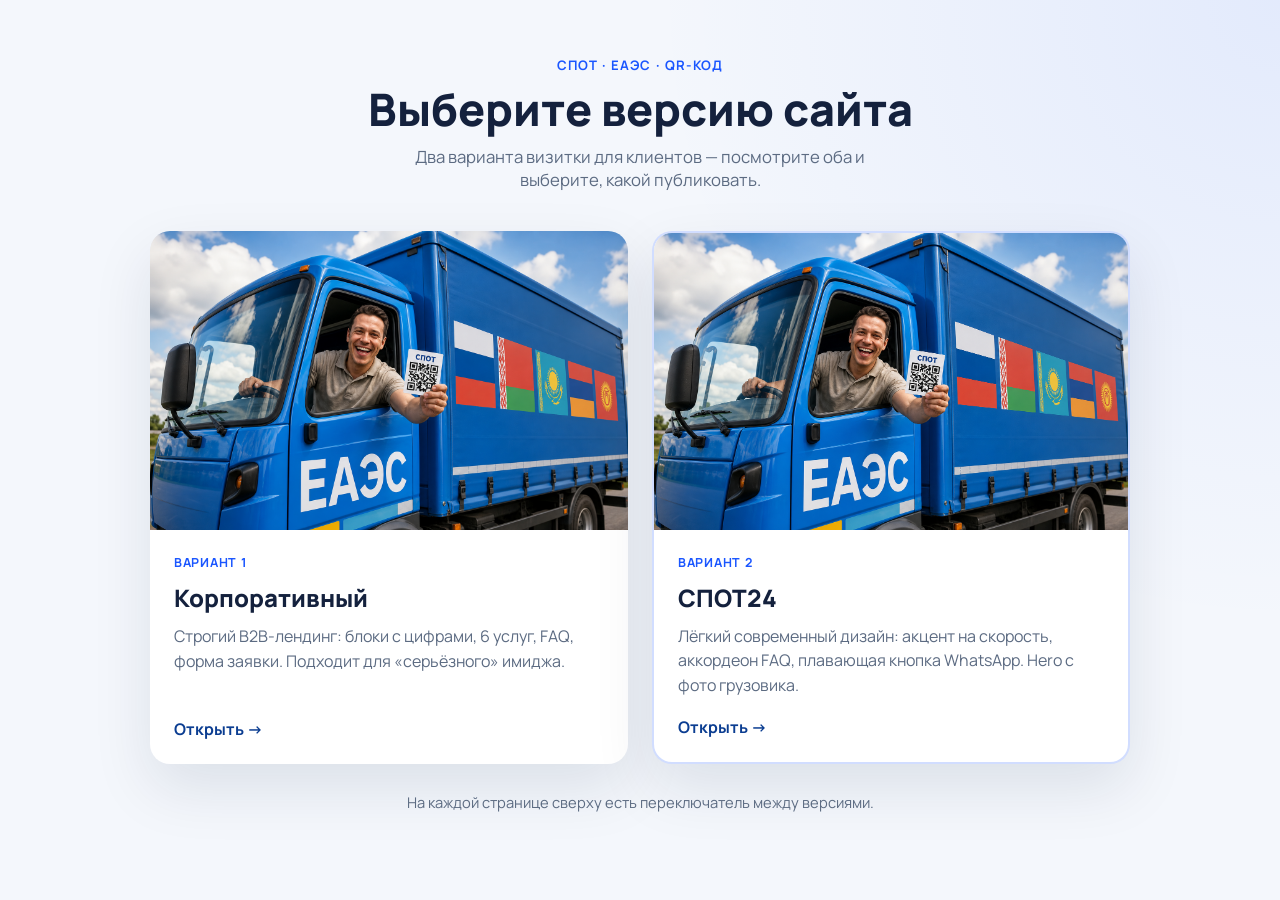
==== commit 1dd9f713: "Add two landing variants with version picker page. Move classic design to v1/, add spot-qr-eaes insp" ====
--- a/index.html
+++ b/index.html
@@ -3,455 +3,50 @@
 <head>
   <meta charset="UTF-8" />
   <meta name="viewport" content="width=device-width, initial-scale=1.0, viewport-fit=cover" />
-  <title>СПОТ ЕАЭС — оформление QR-кода для ввоза товаров в РФ</title>
-  <meta name="description" content="Официальное оформление QR-кода по системе СПОТ для ввоза товаров из стран ЕАЭС в Россию. Подготовка ДОПП, расчёт обеспечительного платежа, сопровождение до получения QR." />
-  <meta name="keywords" content="СПОТ, ЕАЭС, QR-код, ДОПП, ввоз товаров, обеспечительный платеж, таможня, импорт" />
-  <meta name="robots" content="index, follow" />
-  <meta name="theme-color" content="#0b3d91" />
-  <link rel="canonical" href="https://spot-eaeu.ru/" />
-  <link rel="icon" type="image/svg+xml" href="/favicon.svg" />
-  <link rel="manifest" href="/site.webmanifest" />
-
-  <meta property="og:type" content="website" />
-  <meta property="og:locale" content="ru_RU" />
-  <meta property="og:title" content="СПОТ ЕАЭС — оформление QR-кода для ввоза товаров в РФ" />
-  <meta property="og:description" content="Помогаем импортёрам и экспедиторам оформить ДОПП и получить QR-код по системе СПОТ для ввоза из стран ЕАЭС." />
-  <meta property="og:image" content="https://spot-eaeu.ru/assets/hero.png" />
-  <meta property="og:url" content="https://spot-eaeu.ru/" />
-
-  <meta name="twitter:card" content="summary_large_image" />
-  <meta name="twitter:title" content="СПОТ ЕАЭС — оформление QR-кода для ввоза товаров в РФ" />
-  <meta name="twitter:description" content="Официальное оформление QR-кода по системе СПОТ. Подготовка ДОПП и сопровождение до пересечения границы." />
-  <meta name="twitter:image" content="https://spot-eaeu.ru/assets/hero.png" />
-
+  <title>СПОТ ЕАЭС — выбор версии сайта</title>
+  <meta name="description" content="Выберите версию лендинга для оформления QR-кода СПОТ: корпоративный или СПОТ24." />
+  <meta name="robots" content="noindex, follow" />
+  <link rel="icon" type="image/svg+xml" href="favicon.svg" />
   <link rel="preconnect" href="https://fonts.googleapis.com" />
   <link rel="preconnect" href="https://fonts.gstatic.com" crossorigin />
-  <link href="https://fonts.googleapis.com/css2?family=Inter:wght@400;500;600;700&family=Manrope:wght@500;600;700;800&display=swap" rel="stylesheet" />
-  <link rel="stylesheet" href="/css/styles.css" />
-
-  <script type="application/ld+json">
-  {
-    "@context": "https://schema.org",
-    "@type": "ProfessionalService",
-    "name": "СПОТ ЕАЭС",
-    "description": "Официальное оформление QR-кода по системе СПОТ для ввоза товаров из стран ЕАЭС в Россию",
-    "url": "https://spot-eaeu.ru/",
-    "image": "https://spot-eaeu.ru/assets/hero.png",
-    "telephone": "+7-800-555-35-35",
-    "email": "info@spot-eaeu.ru",
-    "areaServed": ["RU", "BY", "KZ", "AM", "KG"],
-    "serviceType": "Оформление QR-кода СПОТ, подготовка ДОПП",
-    "openingHoursSpecification": {
-      "@type": "OpeningHoursSpecification",
-      "dayOfWeek": ["Monday", "Tuesday", "Wednesday", "Thursday", "Friday"],
-      "opens": "09:00",
-      "closes": "18:00"
-    }
-  }
-  </script>
+  <link href="https://fonts.googleapis.com/css2?family=Manrope:wght@500;600;700;800&display=swap" rel="stylesheet" />
+  <link rel="stylesheet" href="css/picker.css" />
 </head>
 <body>
-  <a class="skip-link" href="#main">Перейти к содержимому</a>
+  <main class="picker">
+    <header class="picker__head">
+      <p class="picker__eyebrow">СПОТ · ЕАЭС · QR-код</p>
+      <h1>Выберите версию сайта</h1>
+      <p class="picker__lead">Два варианта визитки для клиентов — посмотрите оба и выберите, какой публиковать.</p>
+    </header>
 
-  <header class="header" id="top">
-    <div class="container header__inner">
-      <a class="logo" href="#top" aria-label="СПОТ ЕАЭС — на главную">
-        <span class="logo__mark" aria-hidden="true">QR</span>
-        <span class="logo__text">
-          <strong>СПОТ ЕАЭС</strong>
-          <small>оформление ввоза</small>
-        </span>
+    <div class="picker__grid">
+      <a class="picker-card" href="v1/">
+        <div class="picker-card__preview">
+          <img src="assets/hero.png" alt="Превью корпоративного варианта" loading="lazy" />
+        </div>
+        <div class="picker-card__body">
+          <span class="picker-card__tag">Вариант 1</span>
+          <h2>Корпоративный</h2>
+          <p>Строгий B2B-лендинг: блоки с цифрами, 6 услуг, FAQ, форма заявки. Подходит для «серьёзного» имиджа.</p>
+          <span class="picker-card__cta">Открыть →</span>
+        </div>
       </a>
 
-      <nav class="nav" id="site-nav" aria-label="Основная навигация">
-        <a href="#about">О нас</a>
-        <a href="#services">Услуги</a>
-        <a href="#process">Как работаем</a>
-        <a href="#faq">Вопросы</a>
-        <a href="#contacts">Контакты</a>
-      </nav>
+      <a class="picker-card picker-card--accent" href="v2/">
+        <div class="picker-card__preview">
+          <img src="assets/hero.png" alt="Превью варианта СПОТ24" loading="lazy" />
+        </div>
+        <div class="picker-card__body">
+          <span class="picker-card__tag">Вариант 2</span>
+          <h2>СПОТ24</h2>
+          <p>Лёгкий современный дизайн: акцент на скорость, аккордеон FAQ, плавающая кнопка WhatsApp. Hero с фото грузовика.</p>
+          <span class="picker-card__cta">Открыть →</span>
+        </div>
+      </a>
+    </div>
 
-      <div class="header__actions">
-        <a class="header__phone" href="tel:+78005553535">+7 (800) 555-35-35</a>
-        <a class="btn btn--primary btn--sm" href="#contacts">Оставить заявку</a>
-        <button class="burger" type="button" aria-expanded="false" aria-controls="site-nav" aria-label="Открыть меню">
-          <span></span>
-          <span></span>
-          <span></span>
-        </button>
-      </div>
-    </div>
-  </header>
-
-  <main id="main">
-    <section class="hero">
-      <div class="container hero__grid">
-        <div class="hero__content">
-          <p class="eyebrow">Система СПОТ · ЕАЭС → РФ</p>
-          <h1>Официальное оформление QR-кода для ввоза товаров из стран ЕАЭС</h1>
-          <p class="hero__lead">
-            Помогаем импортёрам, экспедиторам и перевозчикам подготовить ДОПП,
-            рассчитать обеспечительный платёж и получить действующий QR-код
-            до пересечения границы.
-          </p>
-          <div class="hero__cta">
-            <a class="btn btn--primary" href="#contacts">Получить консультацию</a>
-            <a class="btn btn--ghost" href="#services">Смотреть услуги</a>
-          </div>
-          <ul class="hero__flags" aria-label="Страны ЕАЭС">
-            <li><span class="flag flag--ru" title="Россия"></span>Россия</li>
-            <li><span class="flag flag--by" title="Беларусь"></span>Беларусь</li>
-            <li><span class="flag flag--kz" title="Казахстан"></span>Казахстан</li>
-            <li><span class="flag flag--am" title="Армения"></span>Армения</li>
-            <li><span class="flag flag--kg" title="Кыргызстан"></span>Кыргызстан</li>
-          </ul>
-        </div>
-        <div class="hero__visual">
-          <img
-            src="/assets/hero.png"
-            alt="Водитель грузовика с QR-кодом СПОТ на фоне флагов стран ЕАЭС"
-            width="1024"
-            height="682"
-            fetchpriority="high"
-          />
-          <div class="hero__badge">
-            <span>QR</span>
-            <p>Выдаётся после резервирования обеспечительного платежа</p>
-          </div>
-        </div>
-      </div>
-    </section>
-
-    <section class="stats" aria-label="Ключевые показатели">
-      <div class="container stats__grid">
-        <article>
-          <strong>15 мин</strong>
-          <span>на выдачу QR-кода после резервирования платежа</span>
-        </article>
-        <article>
-          <strong>2 дня</strong>
-          <span>минимальный срок до пересечения границы для внесения обеспечения</span>
-        </article>
-        <article>
-          <strong>5 стран</strong>
-          <span>ЕАЭС: РФ, Беларусь, Казахстан, Армения, Кыргызстан</span>
-        </article>
-        <article>
-          <strong>24/7</strong>
-          <span>приём заявок и сопровождение срочных поставок</span>
-        </article>
-      </div>
-    </section>
-
-    <section class="section" id="about">
-      <div class="container about">
-        <div class="section__head">
-          <p class="eyebrow">О компании</p>
-          <h2>Сопровождаем ввоз по правилам СПОТ — без лишних простоев на границе</h2>
-        </div>
-        <div class="about__grid">
-          <div class="about__text">
-            <p>
-              <strong>СПОТ ЕАЭС</strong> — специализированный сервис для бизнеса, который ввозит
-              товары в Россию из стран Евразийского экономического союза. С 2024 года без
-              корректно оформленного QR-кода груз не пропустят: система контролирует
-              обеспечительный платёж по НДС и акцизам ещё до въезда.
-            </p>
-            <p>
-              Мы работаем с юридическими лицами и ИП. Берём на себя подготовку документа
-              о предстоящей поставке (ДОПП), проверку данных по контракту и товарным
-              документам, расчёт обеспечения и передачу QR-кода перевозчику.
-            </p>
-            <ul class="checklist">
-              <li>Проверяем соответствие данных ДОПП товаросопроводительным документам</li>
-              <li>Сопровождаем до получения PDF, XML и PNG с QR-кодом</li>
-              <li>Консультируем по изменениям реквизитов транспорта после оплаты</li>
-            </ul>
-          </div>
-          <aside class="about__card">
-            <h3>Кому подойдёт</h3>
-            <ul>
-              <li>Импортёрам и дистрибьюторам</li>
-              <li>Транспортно-экспедиционным компаниям</li>
-              <li>Перевозчикам с регулярными поставками из ЕАЭС</li>
-              <li>Компаниям со сборными грузами</li>
-            </ul>
-            <a class="btn btn--secondary" href="#contacts">Обсудить поставку</a>
-          </aside>
-        </div>
-      </div>
-    </section>
-
-    <section class="section section--muted" id="services">
-      <div class="container">
-        <div class="section__head section__head--center">
-          <p class="eyebrow">Услуги</p>
-          <h2>Полный цикл оформления QR-кода по системе СПОТ</h2>
-          <p class="section__sub">
-            Выберите нужный формат сопровождения — от разовой поставки до регулярного
-            обслуживания импортёров.
-          </p>
-        </div>
-        <div class="cards cards--3">
-          <article class="card">
-            <div class="card__icon" aria-hidden="true">01</div>
-            <h3>Подготовка и подача ДОПП</h3>
-            <p>
-              Заполняем документ о предстоящей поставке в сервисе заявителя:
-              данные заявителя, продавца, договора, товара, разрешительных документов,
-              перевозчика и транспорта.
-            </p>
-          </article>
-          <article class="card">
-            <div class="card__icon" aria-hidden="true">02</div>
-            <h3>Расчёт обеспечительного платежа</h3>
-            <p>
-              Рассчитываем сумму ввозного НДС и акциза по поставке, подсказываем
-              КБК и сроки внесения. Обеспечение нужно внести не позднее чем за 2 дня
-              до пересечения границы.
-            </p>
-          </article>
-          <article class="card">
-            <div class="card__icon" aria-hidden="true">03</div>
-            <h3>Получение и передача QR-кода</h3>
-            <p>
-              После резервирования платежа получаем QR-код, PDF-документ ДОПП,
-              XML-квитанцию и PNG-изображение. Передаём комплект перевозчику
-              для предъявления на таможне.
-            </p>
-          </article>
-          <article class="card">
-            <div class="card__icon" aria-hidden="true">04</div>
-            <h3>Сопровождение сборных грузов</h3>
-            <p>
-              Оформляем отдельный QR-код на каждого грузовладельца в составе
-              сборной поставки — водитель получает полный комплект кодов
-              перед въездом в РФ.
-            </p>
-          </article>
-          <article class="card">
-            <div class="card__icon" aria-hidden="true">05</div>
-            <h3>Консультации по СПОТ</h3>
-            <p>
-              Разбираем вашу ситуацию: какие товары попадают под систему,
-              какие документы нужны, можно ли изменить данные после оплаты
-              и как избежать остановки на границе.
-            </p>
-          </article>
-          <article class="card card--accent">
-            <div class="card__icon" aria-hidden="true">06</div>
-            <h3>Абонентское сопровождение</h3>
-            <p>
-              Для компаний с регулярными поставками — персональный менеджер,
-              шаблоны документов, приоритетная обработка заявок и контроль сроков
-              по каждому рейсу.
-            </p>
-            <a class="card__link" href="#contacts">Запросить условия →</a>
-          </article>
-        </div>
-      </div>
-    </section>
-
-    <section class="section" id="process">
-      <div class="container">
-        <div class="section__head">
-          <p class="eyebrow">Как работаем</p>
-          <h2>От заявки до QR-кода — понятные шаги</h2>
-        </div>
-        <ol class="steps">
-          <li>
-            <span class="steps__num">1</span>
-            <div>
-              <h3>Вы передаёте вводные</h3>
-              <p>Контракт, спецификация, данные товара, перевозчика, транспорта и планируемую дату ввоза.</p>
-            </div>
-          </li>
-          <li>
-            <span class="steps__num">2</span>
-            <div>
-              <h3>Мы готовим ДОПП</h3>
-              <p>Проверяем комплект, заполняем документ и согласовываем расчёт обеспечительного платежа.</p>
-            </div>
-          </li>
-          <li>
-            <span class="steps__num">3</span>
-            <div>
-              <h3>Вносится обеспечение</h3>
-              <p>После оплаты система резервирует сумму. До этого момента данные в ДОПП можно корректировать свободно.</p>
-            </div>
-          </li>
-          <li>
-            <span class="steps__num">4</span>
-            <div>
-              <h3>Получаете QR-код</h3>
-              <p>В течение ~15 минут приходит комплект документов. Передаёте QR перевозчику — груз готов к въезду в РФ.</p>
-            </div>
-          </li>
-        </ol>
-      </div>
-    </section>
-
-    <section class="section section--dark">
-      <div class="container trust">
-        <div class="section__head section__head--center">
-          <p class="eyebrow eyebrow--light">Почему мы</p>
-          <h2>Работаем по официальным правилам — без «серых» схем</h2>
-        </div>
-        <div class="trust__grid">
-          <article>
-            <h3>Только легальное оформление</h3>
-            <p>Данные в ДОПП соответствуют товаросопроводительным документам — это проверяют на таможне.</p>
-          </article>
-          <article>
-            <h3>Экономим время на границе</h3>
-            <p>Перевозчик заранее получает QR-код и не рискует простоем из-за некорректного оформления.</p>
-          </article>
-          <article>
-            <h3>Понятная коммуникация</h3>
-            <p>Объясняем требования простым языком и сопровождаем на каждом этапе — от расчёта до передачи документов.</p>
-          </article>
-          <article>
-            <h3>Опыт в ВЭД</h3>
-            <p>Знаем нюансы поставок из всех стран ЕАЭС и типовые ошибки при заполнении ДОПП.</p>
-          </article>
-        </div>
-      </div>
-    </section>
-
-    <section class="section" id="faq">
-      <div class="container faq">
-        <div class="section__head">
-          <p class="eyebrow">Вопросы и ответы</p>
-          <h2>Частые вопросы по СПОТ</h2>
-        </div>
-        <div class="faq__list">
-          <details class="faq__item" open>
-            <summary>Кто обязан оформлять QR-код?</summary>
-            <p>
-              Заявителем выступает импортёр или иное лицо, осуществляющее ввоз товара —
-              не перевозчик. ДОПП подаётся через сервис заявителя на szi.nalog.gov.ru
-              или через оператора ЭДО.
-            </p>
-          </details>
-          <details class="faq__item">
-            <summary>Когда нужно внести обеспечительный платёж?</summary>
-            <p>
-              Не позднее чем за 2 календарных дня до планируемого пересечения границы.
-              Сумма рассчитывается как предполагаемый ввозной НДС и акциз по конкретной поставке.
-            </p>
-          </details>
-          <details class="faq__item">
-            <summary>Можно ли изменить данные после оплаты?</summary>
-            <p>
-              После резервирования обеспечения изменения допускаются только в части
-              реквизитов транспортного средства. Остальные данные нужно проверить заранее.
-            </p>
-          </details>
-          <details class="faq__item">
-            <summary>Что получает перевозчик?</summary>
-            <p>
-              PDF-документ ДОПП с QR-кодом, XML-квитанцию и PNG-изображение QR-кода.
-              При сборном грузе — отдельный код на каждого грузовладельца.
-            </p>
-          </details>
-          <details class="faq__item">
-            <summary>С какими клиентами вы работаете?</summary>
-            <p>
-              С юридическими лицами и индивидуальными предпринимателями. Для первичной
-              консультации достаточно описать маршрут, товар и приложить имеющиеся документы.
-            </p>
-          </details>
-        </div>
-      </div>
-    </section>
-
-    <section class="section section--muted" id="contacts">
-      <div class="container contacts">
-        <div class="contacts__info">
-          <div class="section__head">
-            <p class="eyebrow">Контакты</p>
-            <h2>Оставьте заявку — перезвоним в течение 15 минут</h2>
-            <p class="section__sub">
-              Расскажите о поставке: маршрут, товар, дата ввоза и имеющиеся документы.
-              Специалист подскажет порядок оформления и ориентир по срокам.
-            </p>
-          </div>
-          <ul class="contacts__list">
-            <li>
-              <span>Телефон</span>
-              <a href="tel:+78005553535">+7 (800) 555-35-35</a>
-            </li>
-            <li>
-              <span>Email</span>
-              <a href="mailto:info@spot-eaeu.ru">info@spot-eaeu.ru</a>
-            </li>
-            <li>
-              <span>Режим работы</span>
-              <strong>пн–пт, 9:00–18:00 (МСК)</strong>
-            </li>
-            <li>
-              <span>Срочные заявки</span>
-              <strong>круглосуточно по телефону</strong>
-            </li>
-          </ul>
-        </div>
-
-        <form class="form" id="contact-form" novalidate>
-          <div class="form__row">
-            <label>
-              Ваше имя <span aria-hidden="true">*</span>
-              <input type="text" name="name" autocomplete="name" required placeholder="Иван Иванов" />
-            </label>
-            <label>
-              Телефон <span aria-hidden="true">*</span>
-              <input type="tel" name="phone" autocomplete="tel" required placeholder="+7 (___) ___-__-__" />
-            </label>
-          </div>
-          <label>
-            ИНН компании
-            <input type="text" name="inn" inputmode="numeric" placeholder="10 или 12 цифр" />
-          </label>
-          <label>
-            Сообщение
-            <textarea name="message" rows="4" placeholder="Маршрут, товар, дата ввоза, количество QR-кодов"></textarea>
-          </label>
-          <label class="checkbox">
-            <input type="checkbox" name="consent" required />
-            <span>Я соглашаюсь с <a href="/privacy.html">политикой обработки персональных данных</a></span>
-          </label>
-          <button class="btn btn--primary btn--block" type="submit">Отправить заявку</button>
-          <p class="form__status" id="form-status" role="status" aria-live="polite"></p>
-        </form>
-      </div>
-    </section>
+    <p class="picker__note">На каждой странице сверху есть переключатель между версиями.</p>
   </main>
-
-  <footer class="footer">
-    <div class="container footer__grid">
-      <div>
-        <a class="logo logo--footer" href="#top">
-          <span class="logo__mark" aria-hidden="true">QR</span>
-          <span class="logo__text">
-            <strong>СПОТ ЕАЭС</strong>
-            <small>оформление ввоза</small>
-          </span>
-        </a>
-        <p class="footer__copy">© <span id="year"></span> СПОТ ЕАЭС. Все права защищены.</p>
-      </div>
-      <nav class="footer__nav" aria-label="Навигация в подвале">
-        <a href="#about">О нас</a>
-        <a href="#services">Услуги</a>
-        <a href="#process">Как работаем</a>
-        <a href="#faq">Вопросы</a>
-        <a href="/privacy.html">Политика конфиденциальности</a>
-      </nav>
-      <div class="footer__contacts">
-        <a href="tel:+78005553535">+7 (800) 555-35-35</a>
-        <a href="mailto:info@spot-eaeu.ru">info@spot-eaeu.ru</a>
-      </div>
-    </div>
-  </footer>
-
-  <script src="/js/main.js" defer></script>
 </body>
 </html>
--- a/css/picker.css
+++ b/css/picker.css
@@ -0,0 +1,144 @@
+:root {
+  --bg: #f4f7fc;
+  --ink: #14213d;
+  --muted: #5c6b82;
+  --primary: #0b3d91;
+  --accent: #1a56ff;
+  --radius: 20px;
+  --shadow: 0 24px 60px rgba(11, 31, 63, 0.1);
+}
+
+* { box-sizing: border-box; }
+
+body {
+  margin: 0;
+  font-family: "Manrope", system-ui, sans-serif;
+  color: var(--ink);
+  background:
+    radial-gradient(circle at top right, rgba(26, 86, 255, 0.08), transparent 40%),
+    var(--bg);
+  min-height: 100vh;
+}
+
+.picker {
+  width: min(100% - 32px, 980px);
+  margin: 0 auto;
+  padding: 56px 0 72px;
+}
+
+.picker__head {
+  text-align: center;
+  margin-bottom: 40px;
+}
+
+.picker__eyebrow {
+  margin: 0 0 10px;
+  font-size: 0.82rem;
+  font-weight: 700;
+  letter-spacing: 0.08em;
+  text-transform: uppercase;
+  color: var(--accent);
+}
+
+.picker h1 {
+  margin: 0 0 12px;
+  font-size: clamp(2rem, 4vw, 2.8rem);
+  font-weight: 800;
+  line-height: 1.1;
+}
+
+.picker__lead {
+  margin: 0 auto;
+  max-width: 52ch;
+  color: var(--muted);
+  font-size: 1.05rem;
+}
+
+.picker__grid {
+  display: grid;
+  grid-template-columns: repeat(2, 1fr);
+  gap: 24px;
+}
+
+.picker-card {
+  display: flex;
+  flex-direction: column;
+  background: #fff;
+  border-radius: var(--radius);
+  overflow: hidden;
+  box-shadow: var(--shadow);
+  color: inherit;
+  text-decoration: none;
+  transition: transform 0.2s ease, box-shadow 0.2s ease;
+}
+
+.picker-card:hover {
+  transform: translateY(-4px);
+  box-shadow: 0 30px 70px rgba(11, 31, 63, 0.14);
+}
+
+.picker-card--accent {
+  border: 2px solid rgba(26, 86, 255, 0.2);
+}
+
+.picker-card__preview {
+  aspect-ratio: 16 / 10;
+  overflow: hidden;
+  background: #e8eef8;
+}
+
+.picker-card__preview img {
+  width: 100%;
+  height: 100%;
+  object-fit: cover;
+  object-position: center top;
+}
+
+.picker-card__body {
+  padding: 24px;
+  display: flex;
+  flex-direction: column;
+  flex: 1;
+}
+
+.picker-card__tag {
+  display: inline-block;
+  margin-bottom: 10px;
+  font-size: 0.78rem;
+  font-weight: 700;
+  letter-spacing: 0.06em;
+  text-transform: uppercase;
+  color: var(--accent);
+}
+
+.picker-card h2 {
+  margin: 0 0 10px;
+  font-size: 1.5rem;
+  font-weight: 800;
+}
+
+.picker-card p {
+  margin: 0;
+  flex: 1;
+  color: var(--muted);
+  line-height: 1.55;
+}
+
+.picker-card__cta {
+  margin-top: 18px;
+  font-weight: 700;
+  color: var(--primary);
+}
+
+.picker__note {
+  margin: 28px 0 0;
+  text-align: center;
+  color: var(--muted);
+  font-size: 0.92rem;
+}
+
+@media (max-width: 768px) {
+  .picker__grid {
+    grid-template-columns: 1fr;
+  }
+}
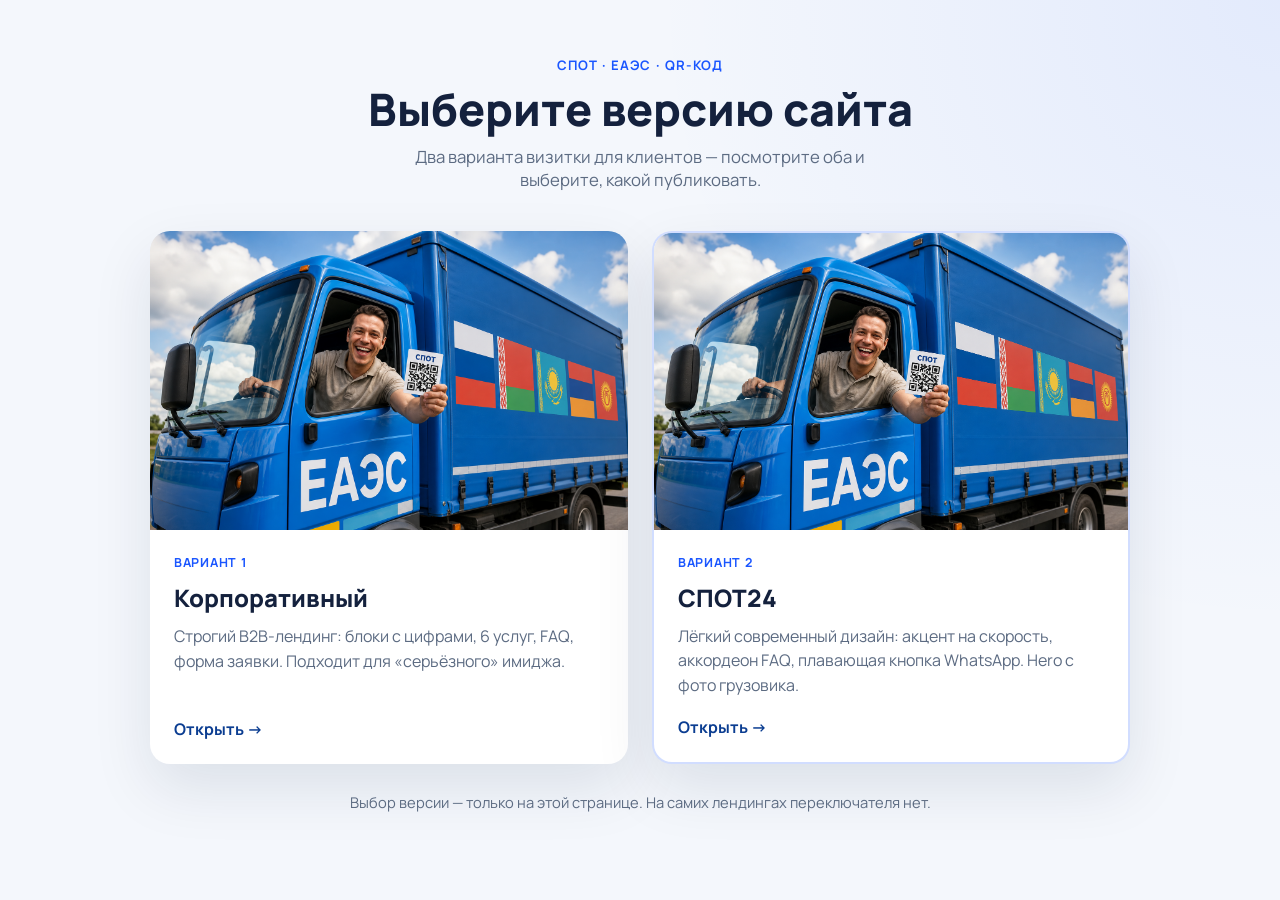
==== commit 0e2277d8: "Fix hero images and remove in-page version switcher. Show truck QR hero in v1 with correct aspect ra" ====
--- a/index.html
+++ b/index.html
@@ -46,7 +46,7 @@
       </a>
     </div>
 
-    <p class="picker__note">На каждой странице сверху есть переключатель между версиями.</p>
+    <p class="picker__note">Выбор версии — только на этой странице. На самих лендингах переключателя нет.</p>
   </main>
 </body>
 </html>
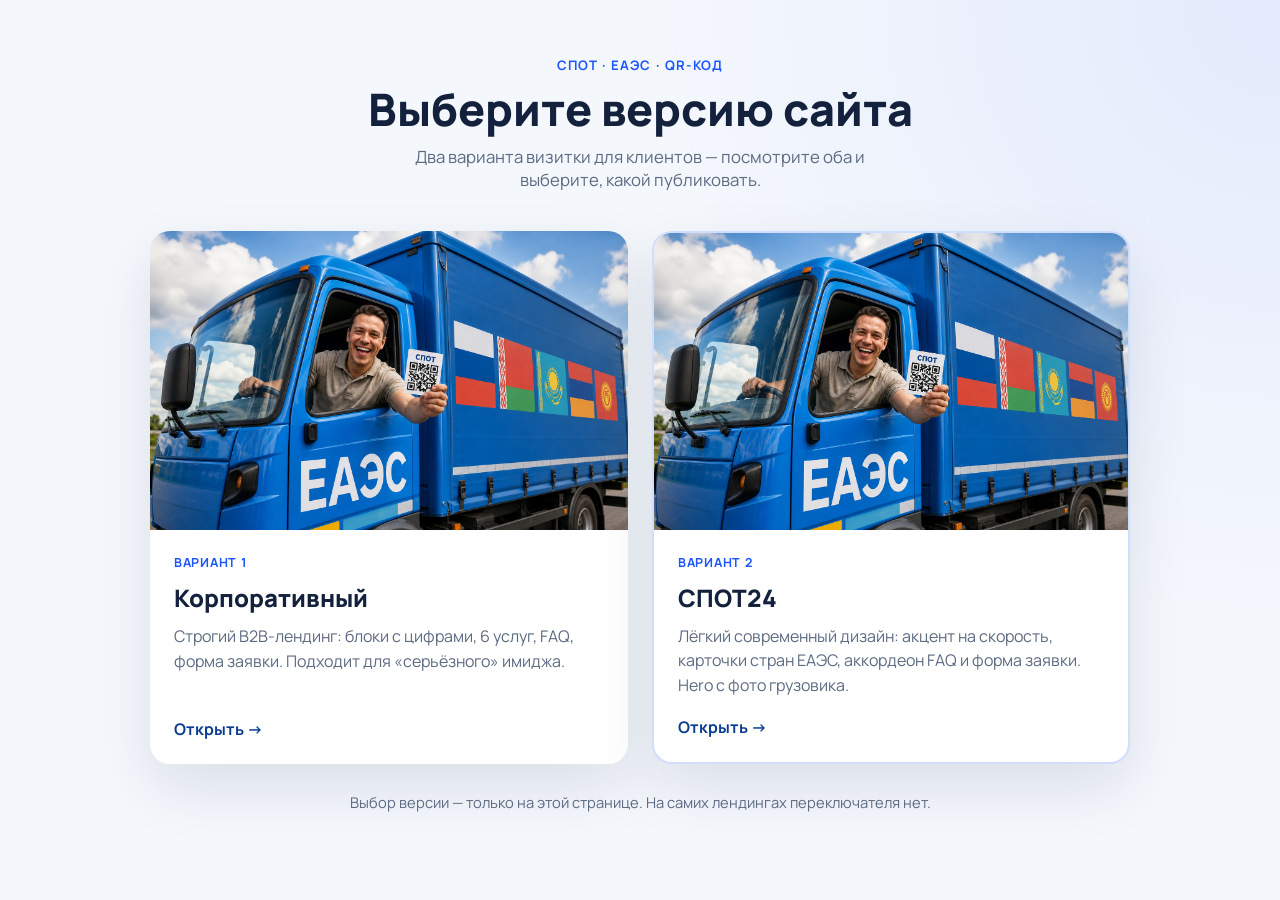
==== commit e7692d8b: "Complete QA pass: copy, forms, SEO, and responsive polish. Align v2 terminology with ДОПП/СПОТ, wire" ====
--- a/index.html
+++ b/index.html
@@ -13,7 +13,8 @@
   <link rel="stylesheet" href="css/picker.css" />
 </head>
 <body>
-  <main class="picker">
+  <a class="skip-link" href="#main">Перейти к содержимому</a>
+  <main class="picker" id="main">
     <header class="picker__head">
       <p class="picker__eyebrow">СПОТ · ЕАЭС · QR-код</p>
       <h1>Выберите версию сайта</h1>
@@ -40,7 +41,7 @@
         <div class="picker-card__body">
           <span class="picker-card__tag">Вариант 2</span>
           <h2>СПОТ24</h2>
-          <p>Лёгкий современный дизайн: акцент на скорость, аккордеон FAQ, плавающая кнопка WhatsApp. Hero с фото грузовика.</p>
+          <p>Лёгкий современный дизайн: акцент на скорость, карточки стран ЕАЭС, аккордеон FAQ и форма заявки. Hero с фото грузовика.</p>
           <span class="picker-card__cta">Открыть →</span>
         </div>
       </a>
--- a/css/picker.css
+++ b/css/picker.css
@@ -10,8 +10,13 @@
 
 * { box-sizing: border-box; }
 
+html {
+  overflow-x: clip;
+}
+
 body {
   margin: 0;
+  overflow-x: clip;
   font-family: "Manrope", system-ui, sans-serif;
   color: var(--ink);
   background:
@@ -137,6 +142,23 @@
   font-size: 0.92rem;
 }
 
+.skip-link {
+  position: absolute;
+  left: -999px;
+  top: 0;
+  background: var(--primary);
+  color: #fff;
+  padding: 10px 16px;
+  border-radius: 0 0 8px 0;
+  z-index: 200;
+  text-decoration: none;
+  font-weight: 700;
+}
+
+.skip-link:focus {
+  left: 0;
+}
+
 @media (max-width: 768px) {
   .picker__grid {
     grid-template-columns: 1fr;
